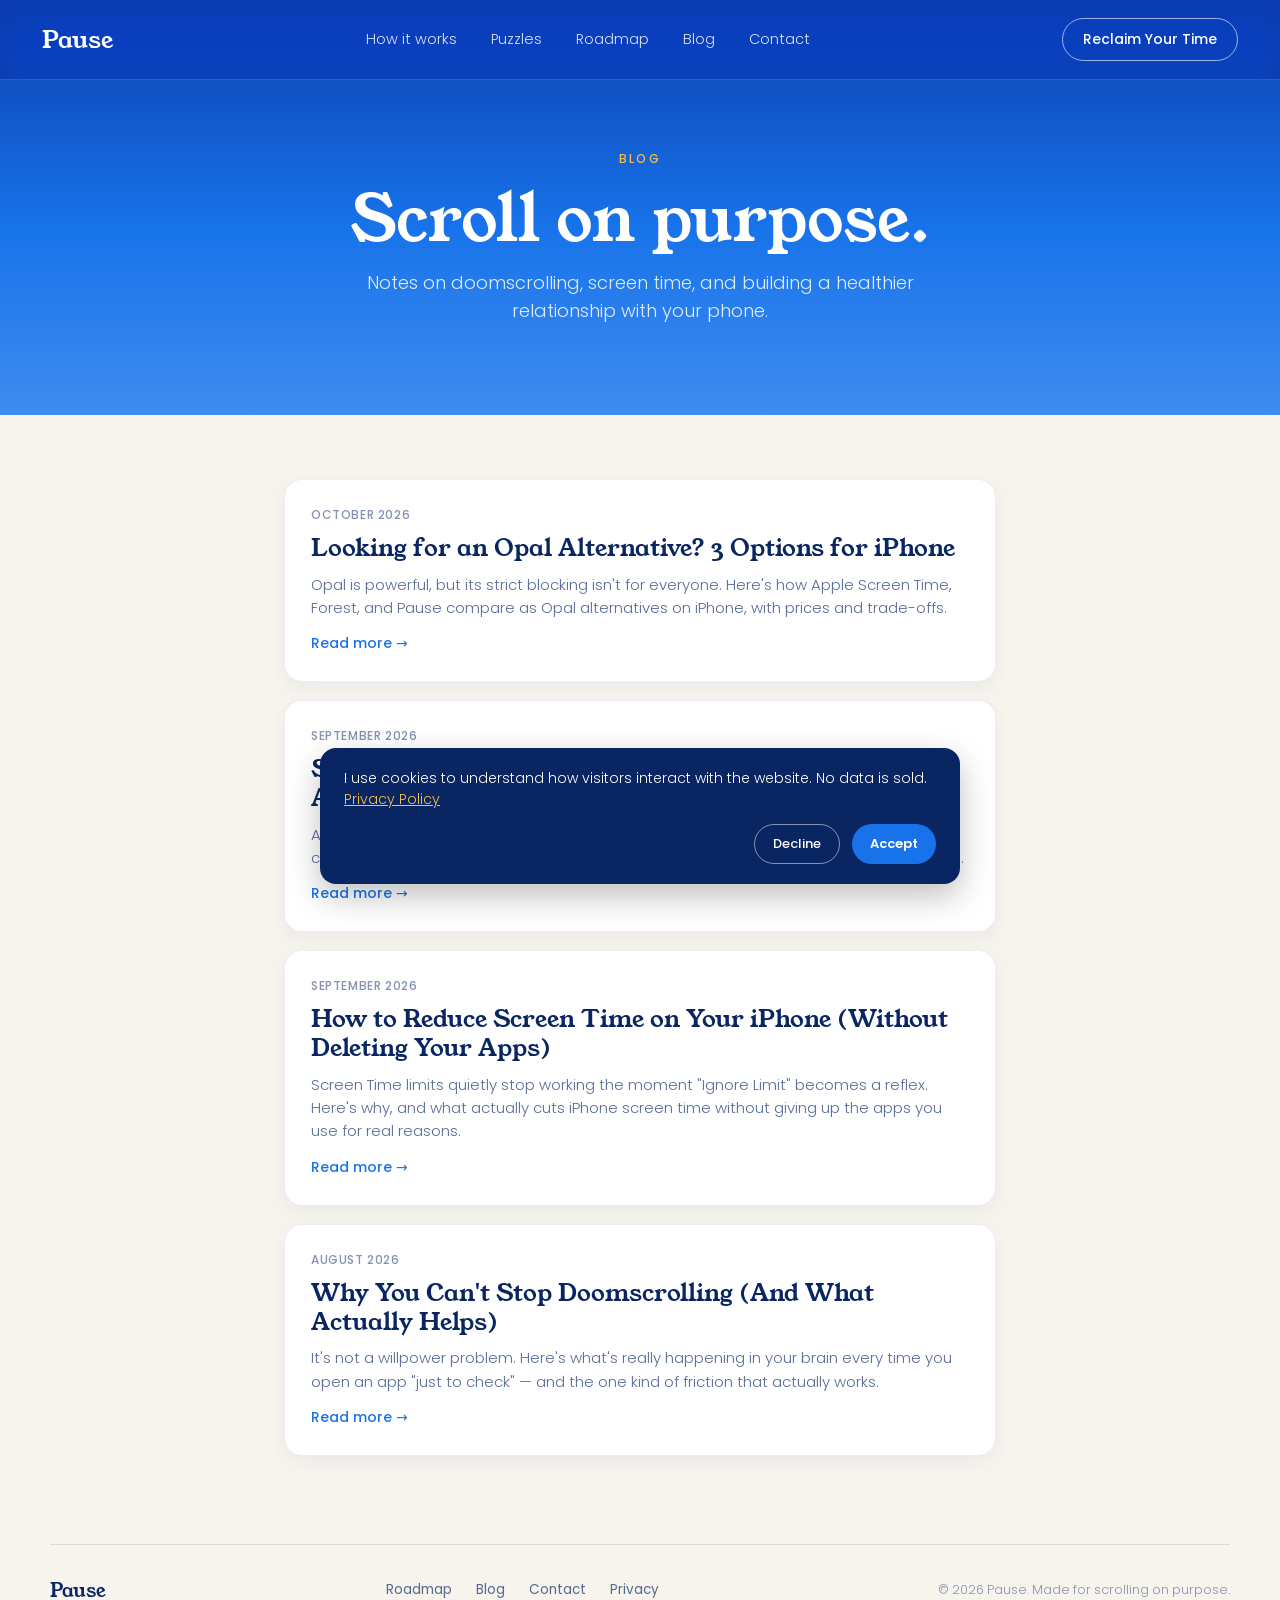
==== blog/index.html @ a175c90f "Blog: Looking for an Opal Alternative? 3 Options for iPhone Co-Authored-By: Claude Opus 5.5 <noreply" ====
<!doctype html>
<html lang="en">
<head>
<meta charset="utf-8">
<meta name="viewport" content="width=device-width, initial-scale=1">
<script>
  window.dataLayer = window.dataLayer || [];
  function gtag(){dataLayer.push(arguments);}

  // Gated behind cookie consent (see banner near end of <body>) — nothing
  // below runs until the visitor clicks "Accept".
  function pauseLoadAnalytics(){
    var ga = document.createElement('script');
    ga.async = true;
    ga.src = 'https://www.googletagmanager.com/gtag/js?id=G-41BC9Q0BG0';
    document.head.appendChild(ga);
    gtag('js', new Date());
    gtag('config', 'G-41BC9Q0BG0');

    !function(t,e){var o,n,p,r;e.__SV||(window.posthog=e,e._i=[],e.init=function(i,s,a){function g(t,e){var o=e.split(".");2==o.length&&(t=t[o[0]],e=o[1]),t[e]=function(){t.uid=t.uid||[],t.uid.push([e].concat(Array.prototype.slice.call(arguments,0)))}}(p=t.createElement("script")).type="text/javascript",p.crossOrigin="anonymous",p.async=!0,p.src=s.api_host.replace(".i.posthog.com","-assets.i.posthog.com")+"/static/array.js",(r=t.getElementsByTagName("script")[0]).parentNode.insertBefore(p,r);var u=e;for(void 0!==a?u=e[a]=[]:a="posthog",u.people=u.people||[],u.toString=function(t){var e="posthog";return"posthog"!==a&&(e+="."+a),t||(e+=" (stub)"),e},u.people.toString=function(){return u.toString(1)+".people (stub)"},o="init capture register register_once register_for_session unregister unregister_for_session getFeatureFlag getFeatureFlagPayload isFeatureEnabled reloadFeatureFlags updateEarlyAccessFeatureEnrollment getEarlyAccessFeatures on onFeatureFlags onSurveysLoaded onSessionId getSurveys getActiveMatchingSurveys renderSurvey canRenderSurvey getNextSurveyStep identify setPersonProperties group resetGroups setPersonPropertiesForFlags resetPersonPropertiesForFlags setGroupPropertiesForFlags resetGroupPropertiesForFlags reset get_distinct_id getGroups get_session_id get_session_replay_url alias set_config startSessionRecording stopSessionRecording sessionRecordingStarted captureException loadToolbar get_property getSessionProperty createPersonProfile opt_in_capturing opt_out_capturing has_opted_in_capturing has_opted_out_capturing clear_opt_in_out_capturing debug".split(" "),n=0;n<o.length;n++)g(u,o[n]);e._i.push([i,s,a])},e.__SV=1)}(document,window.posthog||[]);
    posthog.init('phc_tPxxYTZecbw68N8ZTjLtTDJawHavVP7KWQDt2kSNSm7E', {
      api_host: 'https://us.i.posthog.com',
      person_profiles: 'always'
    });
    document.addEventListener('DOMContentLoaded', function () {
      document.querySelectorAll('a[href*="apps.apple.com"]').forEach(function (link) {
        link.addEventListener('click', function () {
          posthog.capture('app_store_link_clicked', { link_location: link.className || 'unknown' });
        });
      });
    });
  }

  if (localStorage.getItem('pause_analytics_consent') === 'granted') {
    pauseLoadAnalytics();
  }
</script>
<title>Blog — Pause</title>
<meta name="description" content="Notes on doomscrolling, screen time, and building a healthier relationship with your phone — from the team behind Pause.">
<link rel="preconnect" href="https://fonts.googleapis.com">
<link rel="preconnect" href="https://fonts.gstatic.com" crossorigin>
<link href="https://fonts.googleapis.com/css2?family=Poppins:wght@300;400;500;600;700&family=Young+Serif&display=swap" rel="stylesheet">
<style>
  :root{--navy:#092663;--blue:#1873EA;--amber:#FBBC48;--cream:#F7F4EE}
  *{box-sizing:border-box;margin:0;padding:0}
  html,body{background:var(--cream);color:var(--navy);font-family:'Poppins',system-ui,sans-serif;-webkit-font-smoothing:antialiased}

  nav{
    position:fixed;top:0;left:0;right:0;z-index:50;
    display:flex;align-items:center;justify-content:space-between;
    padding:18px 42px;color:#fff;
    background:rgba(13,60,168,.72);
    backdrop-filter:saturate(150%) blur(16px);
    -webkit-backdrop-filter:saturate(150%) blur(16px);
    border-bottom:1px solid rgba(255,255,255,.14);
  }
  .wordmark{font-family:'Young Serif',serif;font-size:24px;color:#fff;text-decoration:none}
  .navlinks{display:flex;gap:34px;font-weight:300;font-size:14.5px}
  .navlinks a{color:rgba(255,255,255,.85);text-decoration:none}
  .navlinks a:hover{color:#fff}
  .navcta{
    font-weight:500;font-size:14px;padding:10px 20px;border-radius:22px;
    border:1px solid rgba(255,255,255,.6);color:#fff;text-decoration:none;
  }
  @media (max-width:820px){ .navlinks{display:none} nav{padding:14px 20px} }

  .hero{
    padding:150px 24px 90px;text-align:center;
    background:linear-gradient(180deg,#0B3DAE 0%,#1873EA 55%,#3E8CF0 100%);
    color:#fff;
  }
  .eyebrow{
    font-size:12px;font-weight:500;letter-spacing:2.4px;text-transform:uppercase;
    color:var(--amber);margin-bottom:18px;
  }
  h1{font-family:'Young Serif',serif;font-weight:400;font-size:clamp(38px,6vw,64px);margin-bottom:16px;line-height:1.05}
  .hero p{font-weight:300;font-size:18px;line-height:1.55;max-width:580px;margin:0 auto;color:rgba(255,255,255,.85)}

  main{max-width:760px;margin:0 auto;padding:64px 24px 40px}

  .post-list{display:flex;flex-direction:column;gap:18px}
  .post-card{
    display:block;border-radius:18px;padding:26px 26px;
    background:#fff;border:1px solid rgba(9,38,99,.08);
    box-shadow:0 6px 18px rgba(9,38,99,.05);
    text-decoration:none;color:var(--navy);
  }
  .post-card .date{font-size:12px;font-weight:500;letter-spacing:.6px;text-transform:uppercase;color:rgba(9,38,99,.5);margin-bottom:10px}
  .post-card h2{font-family:'Young Serif',serif;font-weight:400;font-size:24px;margin-bottom:10px;line-height:1.2}
  .post-card p{font-weight:300;font-size:15px;line-height:1.55;color:rgba(9,38,99,.68)}
  .post-card .read-more{display:inline-block;margin-top:14px;font-size:14px;font-weight:500;color:var(--blue)}

  footer{padding:48px 24px 56px}
  .footer-inner{
    max-width:1180px;margin:0 auto;padding-top:32px;
    border-top:1px solid rgba(9,38,99,.12);
    display:flex;align-items:center;justify-content:space-between;flex-wrap:wrap;gap:16px;
  }
  .footer-mark{font-family:'Young Serif',serif;font-size:19px}
  .footer-links{display:flex;gap:24px;flex-wrap:wrap}
  .footer-links a{color:rgba(9,38,99,.68);text-decoration:none;font-weight:400;font-size:13.5px}
  .footer-links a:hover{color:var(--navy)}
  .footer-copy{color:rgba(9,38,99,.48);font-weight:300;font-size:12.5px}
</style>
<link rel="canonical" href="https://try-pause.com/blog/">
<link rel="stylesheet" href="/assets/seasonal.css?v=6">
<script src="/assets/seasonal.js?v=6"></script>
</head>
<body>

<nav>
  <a href="/" class="wordmark">Pause</a>
  <div class="navlinks">
    <a href="/#how-it-works">How it works</a>
    <a href="/#puzzles">Puzzles</a>
    <a href="../roadmap.html">Roadmap</a>
    <a href="/blog/">Blog</a>
    <a href="../contact.html">Contact</a>
  </div>
  <a href="https://apps.apple.com/us/app/pause-mindful-scrolling/id6781665628" class="navcta">Reclaim Your Time</a>
</nav>

<section class="hero">
  <div class="eyebrow">Blog</div>
  <h1>Scroll on purpose.</h1>
  <p>Notes on doomscrolling, screen time, and building a healthier relationship with your phone.</p>
</section>

<main>
  <div class="post-list">
    <a class="post-card" href="opal-alternative.html">
      <div class="date">October 2026</div>
      <h2>Looking for an Opal Alternative? 3 Options for iPhone</h2>
      <p>Opal is powerful, but its strict blocking isn't for everyone. Here's how Apple Screen Time, Forest, and Pause compare as Opal alternatives on iPhone, with prices and trade-offs.</p>
      <span class="read-more">Read more →</span>
    </a>
    <a class="post-card" href="screen-time-control-vs-digital-detox.html">
      <div class="date">September 2026</div>
      <h2>Screen Time Control Apps vs. Digital Detox: What Actually Works</h2>
      <p>A full digital detox app rarely survives past the first hard week. Here's how screen time control tools actually compare to going cold turkey — and the middle ground that sticks.</p>
      <span class="read-more">Read more →</span>
    </a>
    <a class="post-card" href="reduce-iphone-screen-time.html">
      <div class="date">September 2026</div>
      <h2>How to Reduce Screen Time on Your iPhone (Without Deleting Your Apps)</h2>
      <p>Screen Time limits quietly stop working the moment "Ignore Limit" becomes a reflex. Here's why, and what actually cuts iPhone screen time without giving up the apps you use for real reasons.</p>
      <span class="read-more">Read more →</span>
    </a>
    <a class="post-card" href="why-you-cant-stop-doomscrolling.html">
      <div class="date">August 2026</div>
      <h2>Why You Can't Stop Doomscrolling (And What Actually Helps)</h2>
      <p>It's not a willpower problem. Here's what's really happening in your brain every time you open an app "just to check" — and the one kind of friction that actually works.</p>
      <span class="read-more">Read more →</span>
    </a>
  </div>
</main>

<footer>
  <div class="footer-inner">
    <div class="footer-mark">Pause</div>
    <div class="footer-links">
      <a href="../roadmap.html">Roadmap</a>
      <a href="/blog/">Blog</a>
      <a href="../contact.html">Contact</a>
      <a href="../privacy/">Privacy</a>
    </div>
    <div class="footer-copy">© 2026 Pause. Made for scrolling on purpose.</div>
  </div>
</footer>


<div id="pause-cookie-banner" style="display:none;position:fixed;left:16px;right:16px;bottom:16px;z-index:9999;max-width:640px;margin:0 auto;background:#092663;color:#fff;border-radius:16px;padding:20px 24px;box-shadow:0 12px 32px rgba(0,0,0,.25);font-family:'Poppins',system-ui,sans-serif;">
  <p style="margin:0 0 14px;font-size:14px;line-height:1.5;font-weight:300;">I use cookies to understand how visitors interact with the website. No data is sold. <a href="../privacy/" style="color:#FBBC48;text-decoration:underline;">Privacy Policy</a></p>
  <div style="display:flex;gap:12px;justify-content:flex-end;">
    <button id="pause-cookie-decline" style="background:transparent;border:1px solid rgba(255,255,255,.5);color:#fff;padding:9px 18px;border-radius:20px;font-size:13px;font-weight:500;cursor:pointer;font-family:inherit;">Decline</button>
    <button id="pause-cookie-accept" style="background:#1873EA;border:none;color:#fff;padding:9px 18px;border-radius:20px;font-size:13px;font-weight:600;cursor:pointer;font-family:inherit;">Accept</button>
  </div>
</div>
<script>
(function () {
  var KEY = 'pause_analytics_consent';
  if (localStorage.getItem(KEY)) return; // already decided on a prior visit
  var banner = document.getElementById('pause-cookie-banner');
  banner.style.display = 'block';
  document.getElementById('pause-cookie-accept').onclick = function () {
    localStorage.setItem(KEY, 'granted');
    banner.style.display = 'none';
    if (typeof pauseLoadAnalytics === 'function') pauseLoadAnalytics();
  };
  document.getElementById('pause-cookie-decline').onclick = function () {
    localStorage.setItem(KEY, 'denied');
    banner.style.display = 'none';
  };
})();
</script>
</body>
</html>
---- assets/seasonal.css ----
/* Seasonal themes for try-pause.com, matching the app.
   Enabled by /assets/seasonal.js, which adds `season-<name>` to <html>:
   automatically by month (October = Halloween), or with ?season=halloween
   to preview and ?season=none to turn it off. Without the class nothing
   here applies, so the standard blue site is untouched. */

/* ───────────────────────── Halloween (October) ───────────────────────── */

html.season-halloween{
  --navy:#2A1544;     /* app textPrimary: deep night purple */
  --blue:#7A55D6;     /* app gradient mid */
  --amber:#FF9A4D;    /* pumpkin, readable on purple and peach */
}
/* Homepage only (it has .page); other pages keep their cream body. */
html.season-halloween:has(.page),
html.season-halloween:has(.page) body{background:#110739}

/* Display type: the app's Halloween font. */
html.season-halloween h1,
html.season-halloween h2,
html.season-halloween .wordmark,
html.season-halloween .footer-mark,
html.season-halloween .sc-title,
html.season-halloween .feed-app{
  font-family:'Metal Mania','Young Serif',serif;
  letter-spacing:.01em;
}

/* Homepage: one page-long night-sky → lavender → pumpkin gradient. */
html.season-halloween .page{
  background:linear-gradient(180deg,
    #110739 0%,
    #2F115C 10%,
    #4B2C9E 30%,
    #7A55D6 46%,
    #D9C8F5 60%,
    #FFD9B0 80%,
    #FF9A4D 100%
  );
}
html.season-halloween .scribble .top{stroke:#FF9A4D}

/* Phone mock-ups take on the app's Halloween screens. */
html.season-halloween .scene-shield{background:#3A2270}
html.season-halloween .shield-blur{
  background:
    radial-gradient(120% 80% at 20% 12%, rgba(246,99,45,.45), transparent 60%),
    radial-gradient(120% 80% at 85% 30%, rgba(198,128,255,.5), transparent 62%),
    #3A2270;
}
html.season-halloween .shield-btn{color:#F6632D}
html.season-halloween .scene-puzzle,
html.season-halloween .scene-success{
  background:linear-gradient(180deg,#4B2C9E 0%,#7A55D6 55%,#C680FF 100%);
}
html.season-halloween .sc-card{
  background:linear-gradient(180deg,rgba(217,200,245,.75),rgba(255,217,176,.75)),rgba(255,255,255,.4);
}
html.season-halloween .sc-title{color:#F6632D}

/* Buttons: pumpkin, like the app's Solve Puzzle. */
html.season-halloween .appstore,
html.season-halloween body.flipped .appstore,
html.season-halloween .end .appstore{background:#F6632D;color:#fff}
/* Nav CTA: a soft, frosted purple secondary button (the pumpkin one in the
   hero is primary). The fill also keeps the web decor from showing through. */
html.season-halloween .navcta{
  background:rgba(122,85,214,.5);border-color:rgba(217,200,245,.35);color:#fff;opacity:1;
  backdrop-filter:blur(10px);-webkit-backdrop-filter:blur(10px);
}
html.season-halloween body.flipped .navcta{color:#2A1544;border-color:rgba(42,21,68,.15)}

/* "Halloween themed" beside the hero's iPhone · Screen Time label, styled
   as part of the same label. */
.season-tag{display:none}
html.season-halloween .season-tag{display:inline}

/* Blog, roadmap, contact and privacy heroes. */
html.season-halloween .hero{
  position:relative;overflow:hidden;
  background:linear-gradient(180deg,#110739 0%,#4B2C9E 55%,#7A55D6 100%);
}
html.season-halloween .cta-box{background:linear-gradient(135deg,#2F115C,#7A55D6)}

/* Moon, bats and web from the app's Halloween header. */
.season-decor{display:none}
html.season-halloween .season-decor{
  display:block;position:absolute;top:58px;right:0;z-index:3;
  width:min(560px,62vw);height:auto;pointer-events:none;
}
@media (max-width:820px){
  html.season-halloween .season-decor{top:52px;width:78vw;opacity:.9}
}

/* ─────────────────────── Thanksgiving (November) ─────────────────────── */
/* Light and cozy like the app's Thanksgiving theme: cream paper at the top,
   wheat, then sage hills down to a forest-green footer. Ink stays dark the
   whole way, so every "flipped" white-text state is pinned to ink here. */

html.season-thanksgiving{
  --navy:#342F28;     /* app textPrimary */
  --blue:#91464A;     /* cranberry: links and accents */
  --amber:#91464A;    /* eyebrows, the hero dot, footnote marker */
  --cream:#FAF6EE;
  --ink2:#68665B;
  --sage:#9DAA80;
  --forest:#2A3328;
}
html.season-thanksgiving,
html.season-thanksgiving body{background:#FAF6EE;color:#342F28}

/* Display type: EB Garamond, the app's Thanksgiving font. */
html.season-thanksgiving h1,
html.season-thanksgiving h2,
html.season-thanksgiving .wordmark,
html.season-thanksgiving .footer-mark,
html.season-thanksgiving .sc-title,
html.season-thanksgiving .pz-title,
html.season-thanksgiving .feed-app,
html.season-thanksgiving .blog-card h3,
html.season-thanksgiving .cta-box h3,
html.season-thanksgiving article blockquote{
  font-family:'EB Garamond','Young Serif',serif;font-weight:500;letter-spacing:0;
}

/* Nav: ink on frosted cream; the button is the sage secondary. */
html.season-thanksgiving nav,
html.season-thanksgiving body.flipped nav,
html.season-thanksgiving body.scrolled nav,
html.season-thanksgiving body.scrolled.flipped nav{color:#342F28}
html.season-thanksgiving body.scrolled nav,
html.season-thanksgiving body.scrolled.flipped nav,
html.season-thanksgiving body:not(:has(.page)) nav{
  background:rgba(250,246,238,.78);border-bottom-color:rgba(52,47,40,.08);
}
@media (max-width:900px){
  html.season-thanksgiving body nav,
  html.season-thanksgiving body.flipped nav{background:rgba(250,246,238,.78);border-bottom-color:rgba(52,47,40,.08)}
}
html.season-thanksgiving .wordmark,
html.season-thanksgiving .navlinks a,
html.season-thanksgiving .navlinks a:hover{color:#342F28}
html.season-thanksgiving .navcta,
html.season-thanksgiving body.flipped .navcta{
  background:rgba(157,170,128,.5);border-color:rgba(52,47,40,.12);color:#342F28;opacity:1;
  backdrop-filter:blur(10px);-webkit-backdrop-filter:blur(10px);
}

/* Homepage: one page-long paper → wheat → sage gradient (hills + forest
   are drawn by the closing section and footer below). */
html.season-thanksgiving:has(.page),
html.season-thanksgiving:has(.page) body{background:#FAF6EE}
html.season-thanksgiving .page{
  background:linear-gradient(180deg,
    #FAF6EE 0%,
    #F4EDDF 22%,
    #EEE1D2 45%,
    #E9D9BF 70%,
    #E6E3CF 100%
  );
}
html.season-thanksgiving .page::before{opacity:.25}
html.season-thanksgiving .scribble{display:none}

html.season-thanksgiving h1,
html.season-thanksgiving .chapter h2,
html.season-thanksgiving .beat h2,
html.season-thanksgiving body.flipped .chapter h2,
html.season-thanksgiving body.flipped .beat h2{color:#342F28}
html.season-thanksgiving .sub,
html.season-thanksgiving .chapter p,
html.season-thanksgiving .beat p,
html.season-thanksgiving body.flipped .chapter p,
html.season-thanksgiving body.flipped .beat p{color:#68665B}
html.season-thanksgiving .sub .lead{color:#342F28}

/* Buttons: cranberry, like the app's Solve Puzzle. */
html.season-thanksgiving .appstore,
html.season-thanksgiving body.flipped .appstore,
html.season-thanksgiving .end .appstore{
  background:#91464A;color:#FAF6EE;box-shadow:0 10px 24px rgba(145,70,74,.25);
}
html.season-thanksgiving .end-under{background:#342F28}

/* Phone mock-ups: the app's Thanksgiving screens. */
html.season-thanksgiving .statusbar{color:#342F28}
html.season-thanksgiving .screen:has(.scene-feed.on) .statusbar{color:#fff}
html.season-thanksgiving .sb-batt{border-color:currentColor;opacity:.8}
html.season-thanksgiving .sb-batt::after,
html.season-thanksgiving .sb-batt i{background:currentColor}
html.season-thanksgiving .scene-shield{background:#F4F1EA}
html.season-thanksgiving .shield-blur{
  background:linear-gradient(180deg,#FAF6EE 0%,#F4EDDF 60%,#EEE1D2 100%);filter:none;opacity:1;
}
html.season-thanksgiving .shield-mark{color:#342F28}
html.season-thanksgiving .shield-sub{color:#68665B}
html.season-thanksgiving .shield-btn{background:#91464A;color:#FAF6EE}
html.season-thanksgiving .scene-puzzle,
html.season-thanksgiving .scene-success{
  background:linear-gradient(180deg,#FAF6EE 0%,#F4EDDF 65%,#EEE1D2 100%);
}
html.season-thanksgiving .scene-success::before{background:rgba(52,47,40,.12)}
html.season-thanksgiving .pz-round{color:#91464A;background:#F1E2DE}
html.season-thanksgiving .pz-title{color:#342F28}
html.season-thanksgiving .pz-sub{color:#68665B}
html.season-thanksgiving .jt-slot,
html.season-thanksgiving .jt-tile{
  color:#342F28;background:#FFFAF3;backdrop-filter:none;-webkit-backdrop-filter:none;
  box-shadow:inset 0 0 0 1px #E3D6C2,0 2px 6px rgba(52,47,40,.08);
}
html.season-thanksgiving .jt-slot.filled::before,
html.season-thanksgiving .jt-tile::before{background:transparent}
html.season-thanksgiving .jt-tile.used{color:transparent;background:rgba(52,47,40,.04);box-shadow:inset 0 0 0 1px rgba(52,47,40,.12)}
html.season-thanksgiving .sc-card{
  background:#FFFAF3;box-shadow:0 0 0 1px #EFE4D6,0 10px 24px rgba(52,47,40,.12);
}
html.season-thanksgiving .sc-title{color:#91464A}
html.season-thanksgiving .sc-sub{color:#68665B}
html.season-thanksgiving .sc-check circle,
html.season-thanksgiving .sc-check path{stroke:#91464A}

/* Cards on the homepage: warm paper instead of frosted white. */
html.season-thanksgiving .testi-card,
html.season-thanksgiving .blog-card{
  background:rgba(255,250,243,.8);border-color:#EFE4D6;box-shadow:0 12px 34px rgba(52,47,40,.06);
}
html.season-thanksgiving .stars{color:#D9A441}
html.season-thanksgiving .testi-eyebrow,
html.season-thanksgiving .faq-eyebrow,
html.season-thanksgiving .blog-card .tag,
html.season-thanksgiving .blog-card .meta,
html.season-thanksgiving .testi-card figcaption{color:#68665B}

/* Closing section sits on the app's layered hills; the footer is forest. */
html.season-thanksgiving .end{
  background:url(seasonal/thanksgiving/hills.jpg) center bottom/100% auto no-repeat;
  justify-content:flex-start;padding-top:18vh;
}
html.season-thanksgiving .site-footer{background:#2A3328}
html.season-thanksgiving .site-footer .footnote,
html.season-thanksgiving .site-footer .footer-copy{color:rgba(250,246,238,.62)}
html.season-thanksgiving .site-footer .footer-mark{color:#FAF6EE}
html.season-thanksgiving .site-footer .footer-links a{color:rgba(250,246,238,.75)}
html.season-thanksgiving .site-footer .footer-inner{border-top-color:rgba(250,246,238,.18)}

/* Gratitude feature (added by seasonal.js above the puzzle grid). */
.season-feature{display:none}
html.season-thanksgiving .season-feature{
  display:flex;align-items:center;gap:36px;max-width:1180px;margin:0 auto 40px;
  padding:24px;border-radius:28px;background:#FFFAF3;border:1px solid #EFE4D6;
  box-shadow:0 12px 34px rgba(52,47,40,.06);text-align:left;
}
html.season-thanksgiving .season-feature img{width:220px;height:220px;border-radius:20px;flex:0 0 auto}
html.season-thanksgiving .season-feature .chip{
  display:inline-block;padding:5px 12px;border-radius:999px;background:#F1E2DE;color:#91464A;
  font-size:11px;font-weight:600;letter-spacing:1.4px;text-transform:uppercase;margin-bottom:10px;
}
html.season-thanksgiving .season-feature h3{font-family:'EB Garamond',serif;font-weight:500;font-size:40px;color:#342F28;margin-bottom:8px}
html.season-thanksgiving .season-feature p{font-weight:300;font-size:17px;line-height:1.6;color:#68665B;margin:0 0 8px;max-width:none}
html.season-thanksgiving .season-feature p.note{font-weight:500;font-size:14px}
@media (max-width:820px){
  html.season-thanksgiving .season-feature{flex-direction:column;align-items:flex-start;gap:18px;margin:0 20px 32px}
  html.season-thanksgiving .season-feature img{width:100%;height:auto}
}

/* Blog, roadmap, contact and privacy: cream hero, ink type. */
html.season-thanksgiving .hero{
  position:relative;overflow:hidden;color:#342F28;
  background:linear-gradient(180deg,#FAF6EE 0%,#F4EDDF 60%,#EEE1D2 100%);
}
html.season-thanksgiving .hero h1{color:#342F28}
html.season-thanksgiving .hero p{color:#68665B}
html.season-thanksgiving .cta-box{background:linear-gradient(135deg,#4A563F,#72875F)}
html.season-thanksgiving .cta-box h3{color:#FAF6EE}
html.season-thanksgiving .cta-box a{background:#FAF6EE;color:#342F28}
html.season-thanksgiving article blockquote{border-left-color:#91464A}

/* Gold contour lines across the top, from the app's header. */
html.season-thanksgiving .season-decor{
  display:block;position:absolute;top:0;left:0;right:0;z-index:3;
  width:100%;height:clamp(110px,15vw,230px);opacity:.8;pointer-events:none;
}

html.season-thanksgiving .season-tag{display:inline}
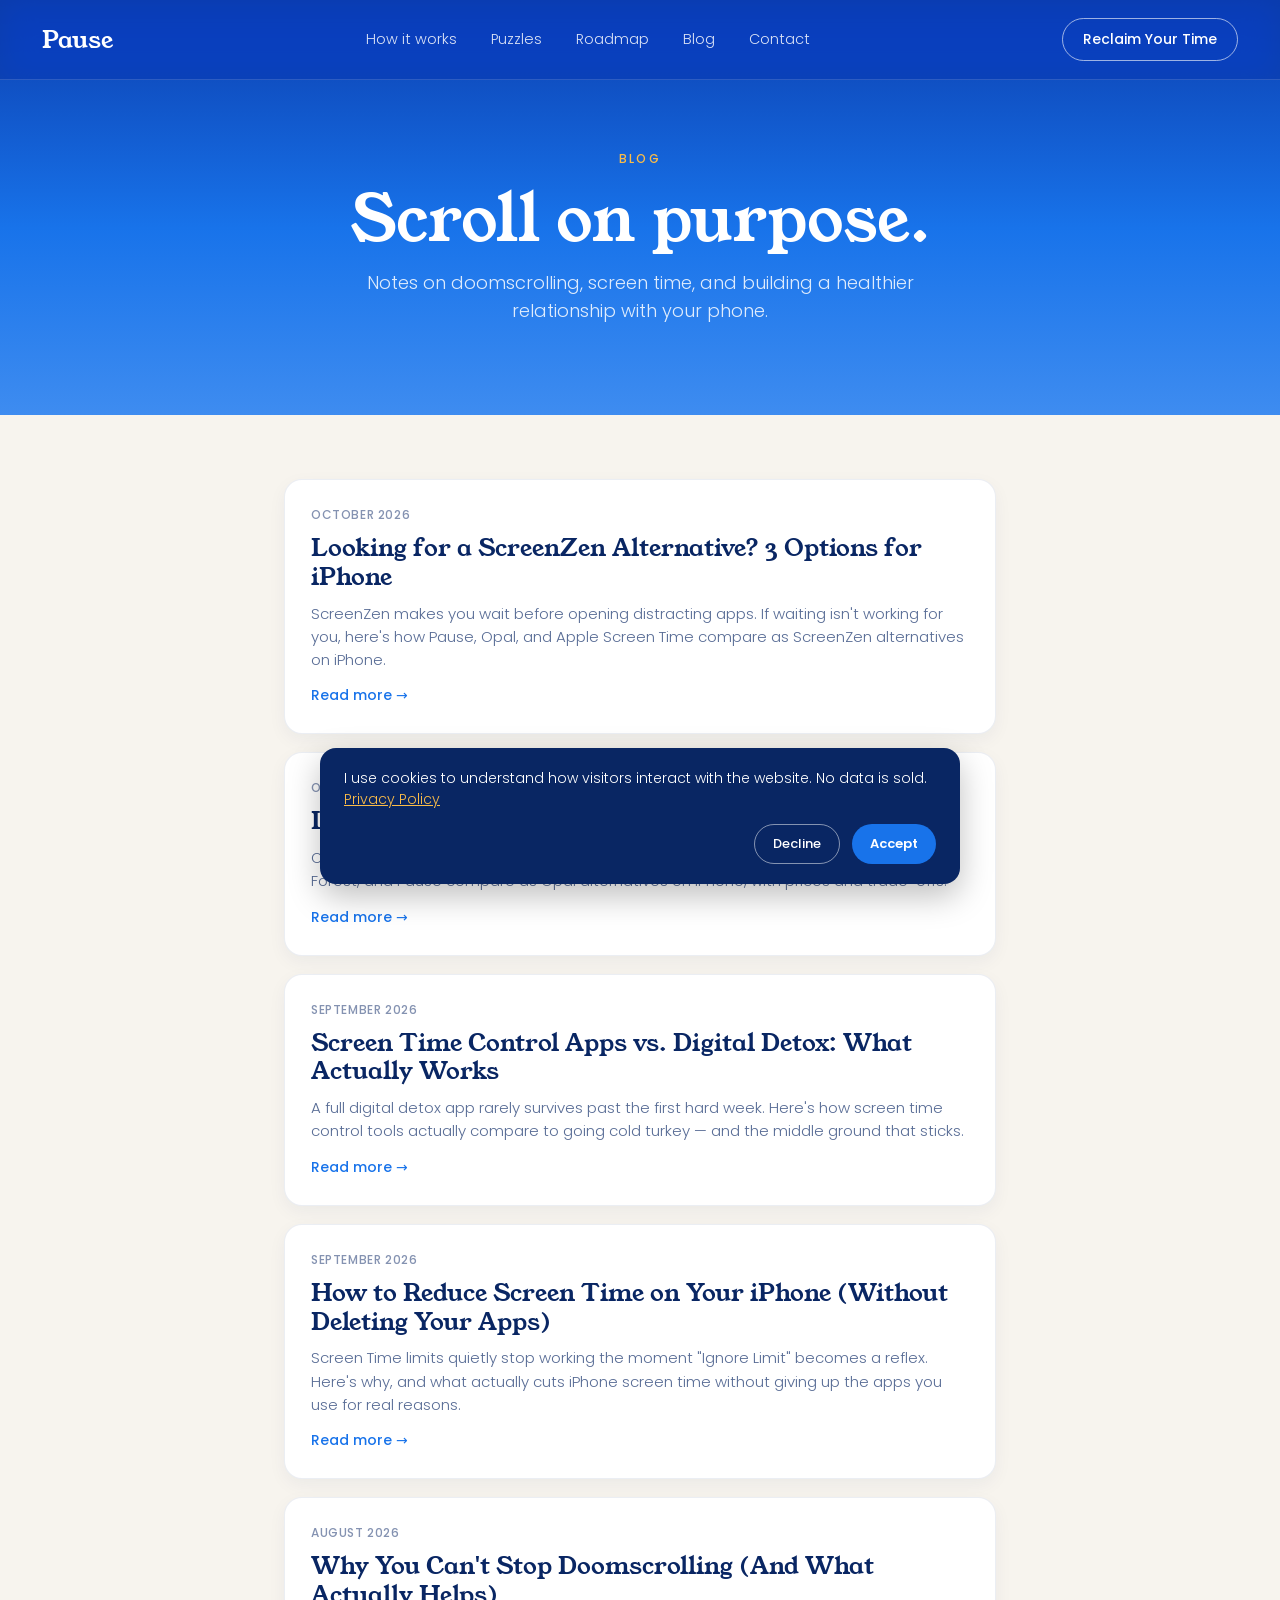
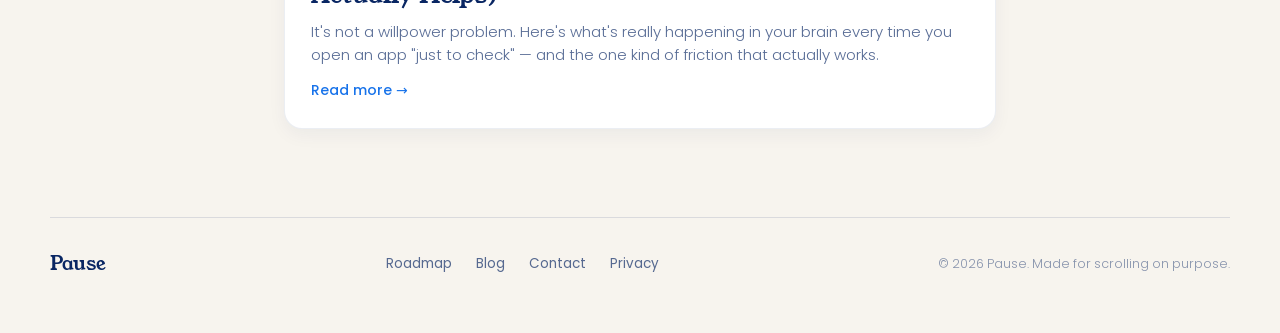
==== commit a4794162: "Blog: Looking for a ScreenZen Alternative? 3 Options for iPhone Co-Authored-By: Claude Opus 5.5 <nor" ====
--- a/blog/index.html
+++ b/blog/index.html
@@ -128,6 +128,12 @@
 
 <main>
   <div class="post-list">
+    <a class="post-card" href="screenzen-alternative.html">
+      <div class="date">October 2026</div>
+      <h2>Looking for a ScreenZen Alternative? 3 Options for iPhone</h2>
+      <p>ScreenZen makes you wait before opening distracting apps. If waiting isn't working for you, here's how Pause, Opal, and Apple Screen Time compare as ScreenZen alternatives on iPhone.</p>
+      <span class="read-more">Read more →</span>
+    </a>
     <a class="post-card" href="opal-alternative.html">
       <div class="date">October 2026</div>
       <h2>Looking for an Opal Alternative? 3 Options for iPhone</h2>
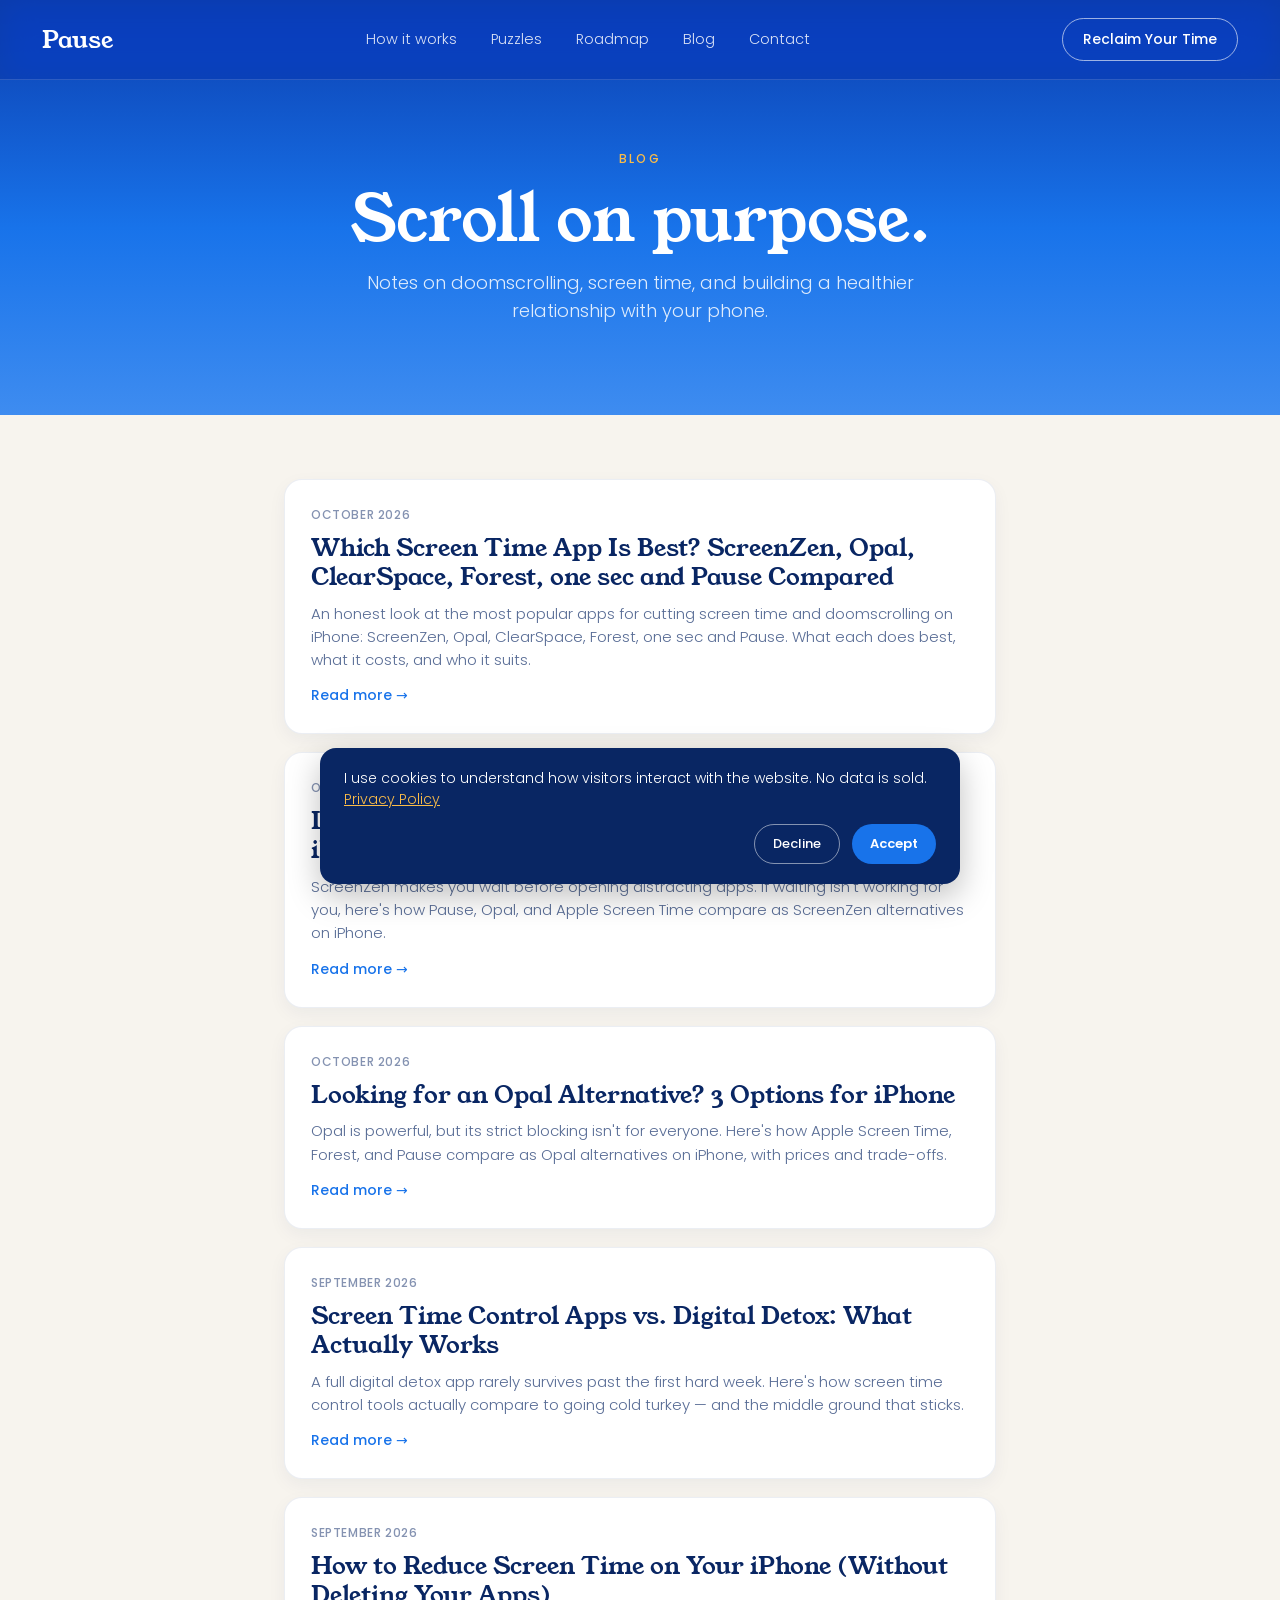
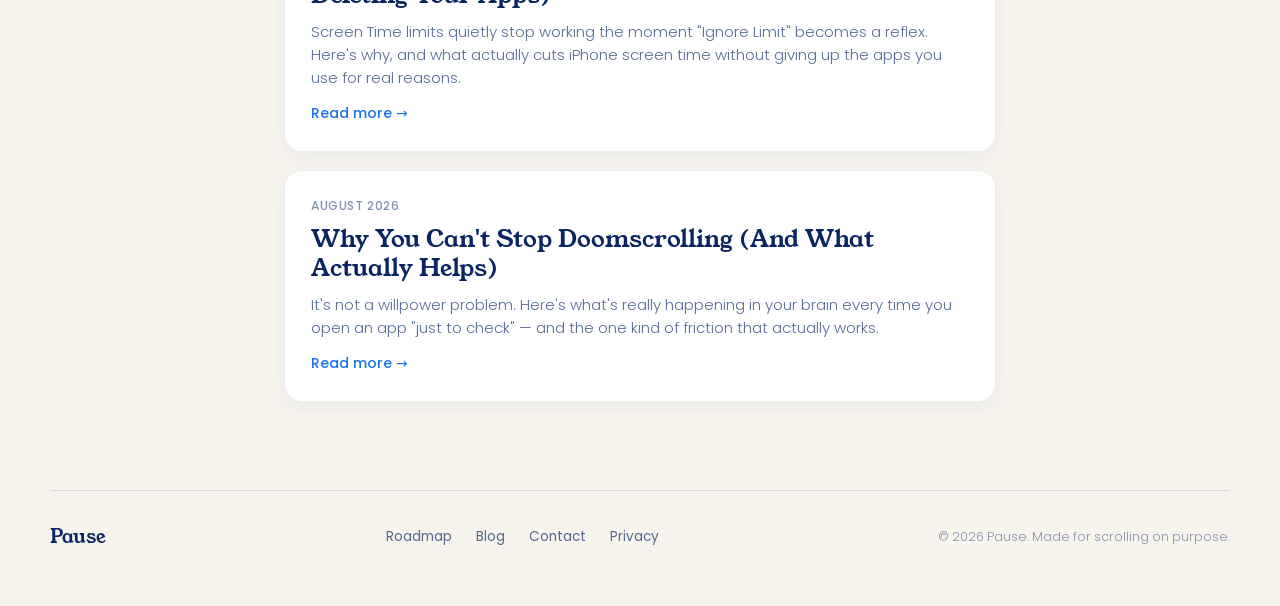
==== commit b9f85f00: "Blog: Which Screen Time App Is Best? 6 iPhone apps compared Co-Authored-By: Claude Opus 5.5 <noreply" ====
--- a/blog/index.html
+++ b/blog/index.html
@@ -128,6 +128,12 @@
 
 <main>
   <div class="post-list">
+    <a class="post-card" href="best-screen-time-apps-iphone.html">
+      <div class="date">October 2026</div>
+      <h2>Which Screen Time App Is Best? ScreenZen, Opal, ClearSpace, Forest, one sec and Pause Compared</h2>
+      <p>An honest look at the most popular apps for cutting screen time and doomscrolling on iPhone: ScreenZen, Opal, ClearSpace, Forest, one sec and Pause. What each does best, what it costs, and who it suits.</p>
+      <span class="read-more">Read more →</span>
+    </a>
     <a class="post-card" href="screenzen-alternative.html">
       <div class="date">October 2026</div>
       <h2>Looking for a ScreenZen Alternative? 3 Options for iPhone</h2>
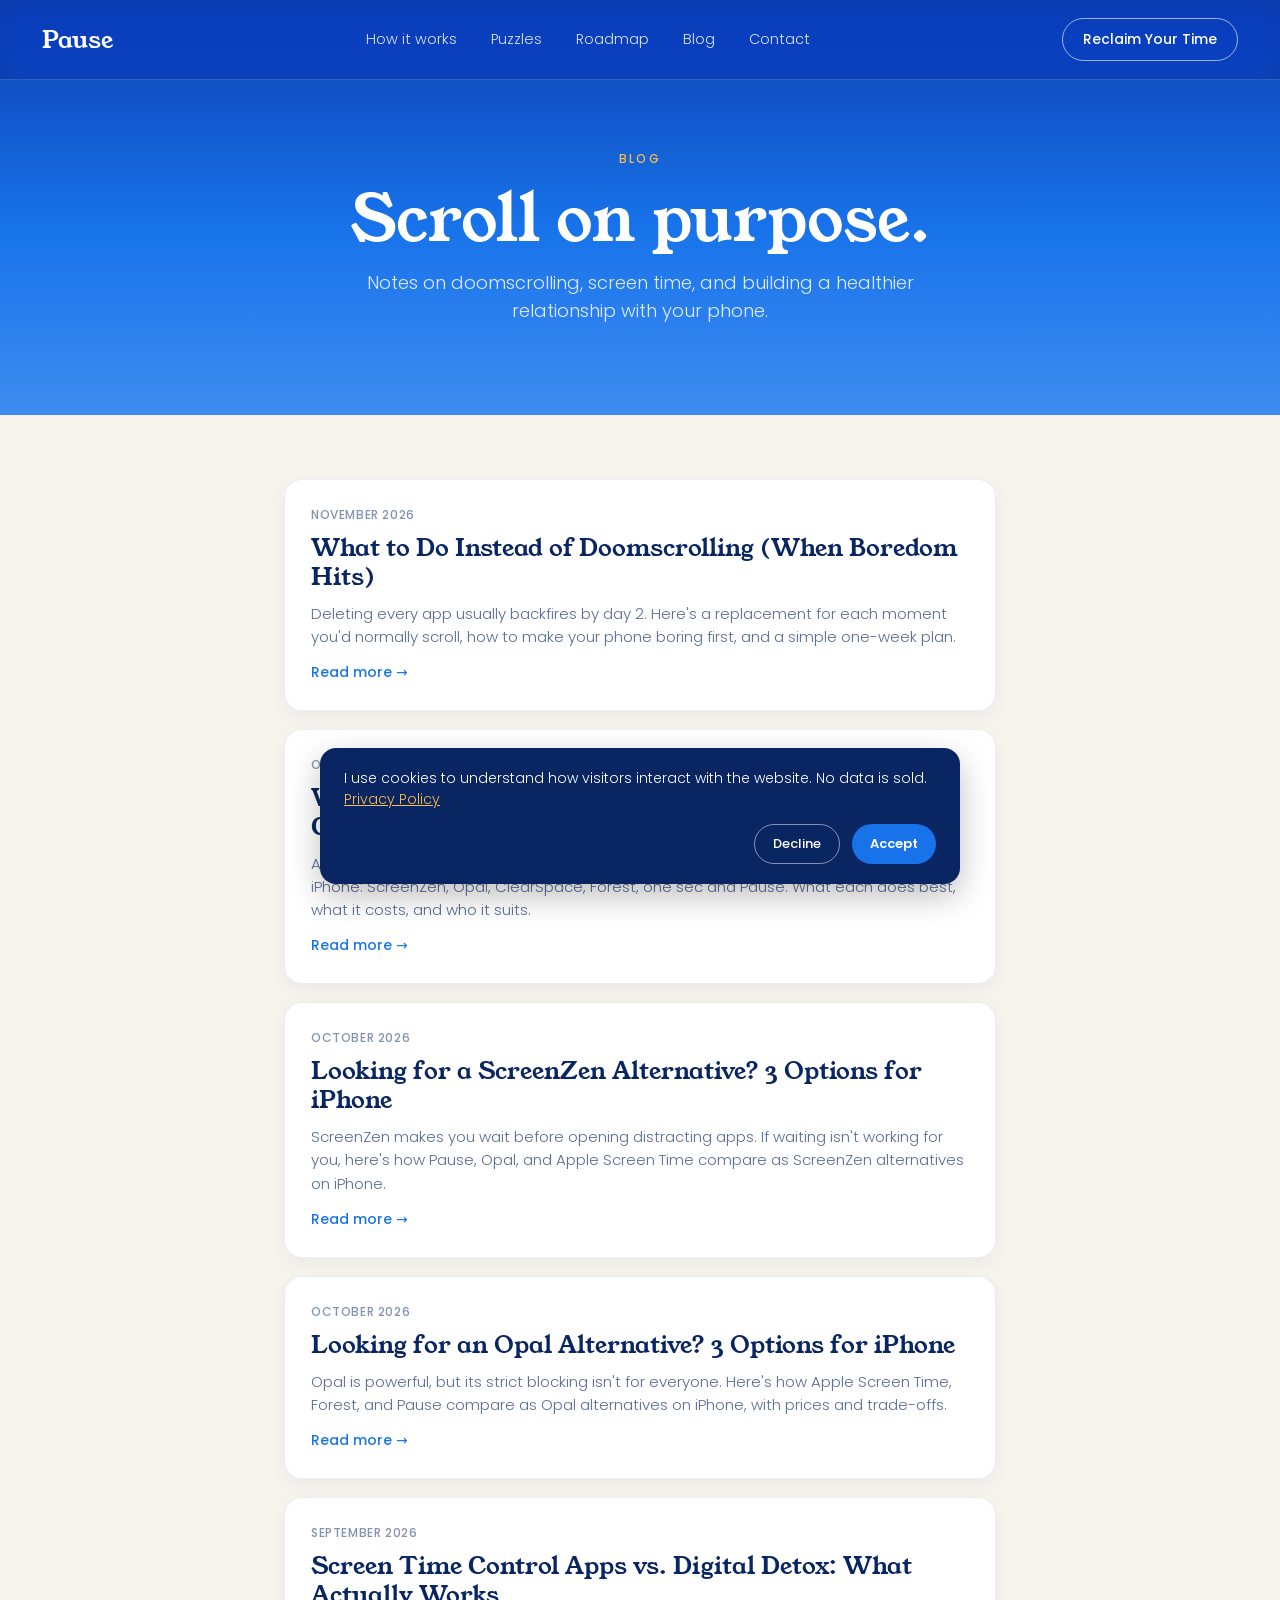
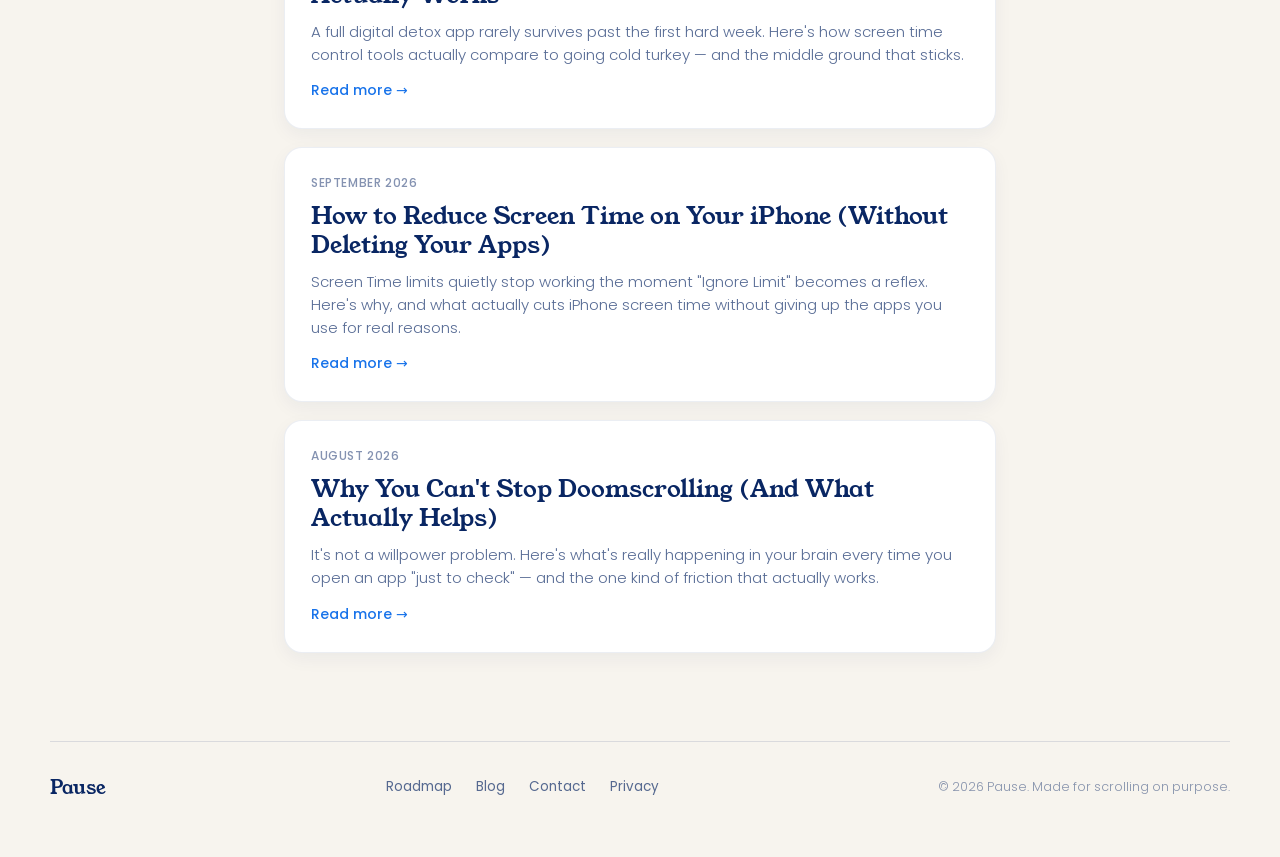
==== commit 62ba341a: "Blog: What to Do Instead of Doomscrolling (When Boredom Hits) Co-Authored-By: Claude Opus 5.5 <norep" ====
--- a/blog/index.html
+++ b/blog/index.html
@@ -103,8 +103,8 @@
   .footer-copy{color:rgba(9,38,99,.48);font-weight:300;font-size:12.5px}
 </style>
 <link rel="canonical" href="https://try-pause.com/blog/">
-<link rel="stylesheet" href="/assets/seasonal.css?v=6">
-<script src="/assets/seasonal.js?v=6"></script>
+<link rel="stylesheet" href="/assets/seasonal.css?v=7">
+<script src="/assets/seasonal.js?v=7"></script>
 </head>
 <body>
 
@@ -128,6 +128,12 @@
 
 <main>
   <div class="post-list">
+    <a class="post-card" href="what-to-do-instead-of-doomscrolling.html">
+      <div class="date">November 2026</div>
+      <h2>What to Do Instead of Doomscrolling (When Boredom Hits)</h2>
+      <p>Deleting every app usually backfires by day 2. Here's a replacement for each moment you'd normally scroll, how to make your phone boring first, and a simple one-week plan.</p>
+      <span class="read-more">Read more →</span>
+    </a>
     <a class="post-card" href="best-screen-time-apps-iphone.html">
       <div class="date">October 2026</div>
       <h2>Which Screen Time App Is Best? ScreenZen, Opal, ClearSpace, Forest, one sec and Pause Compared</h2>
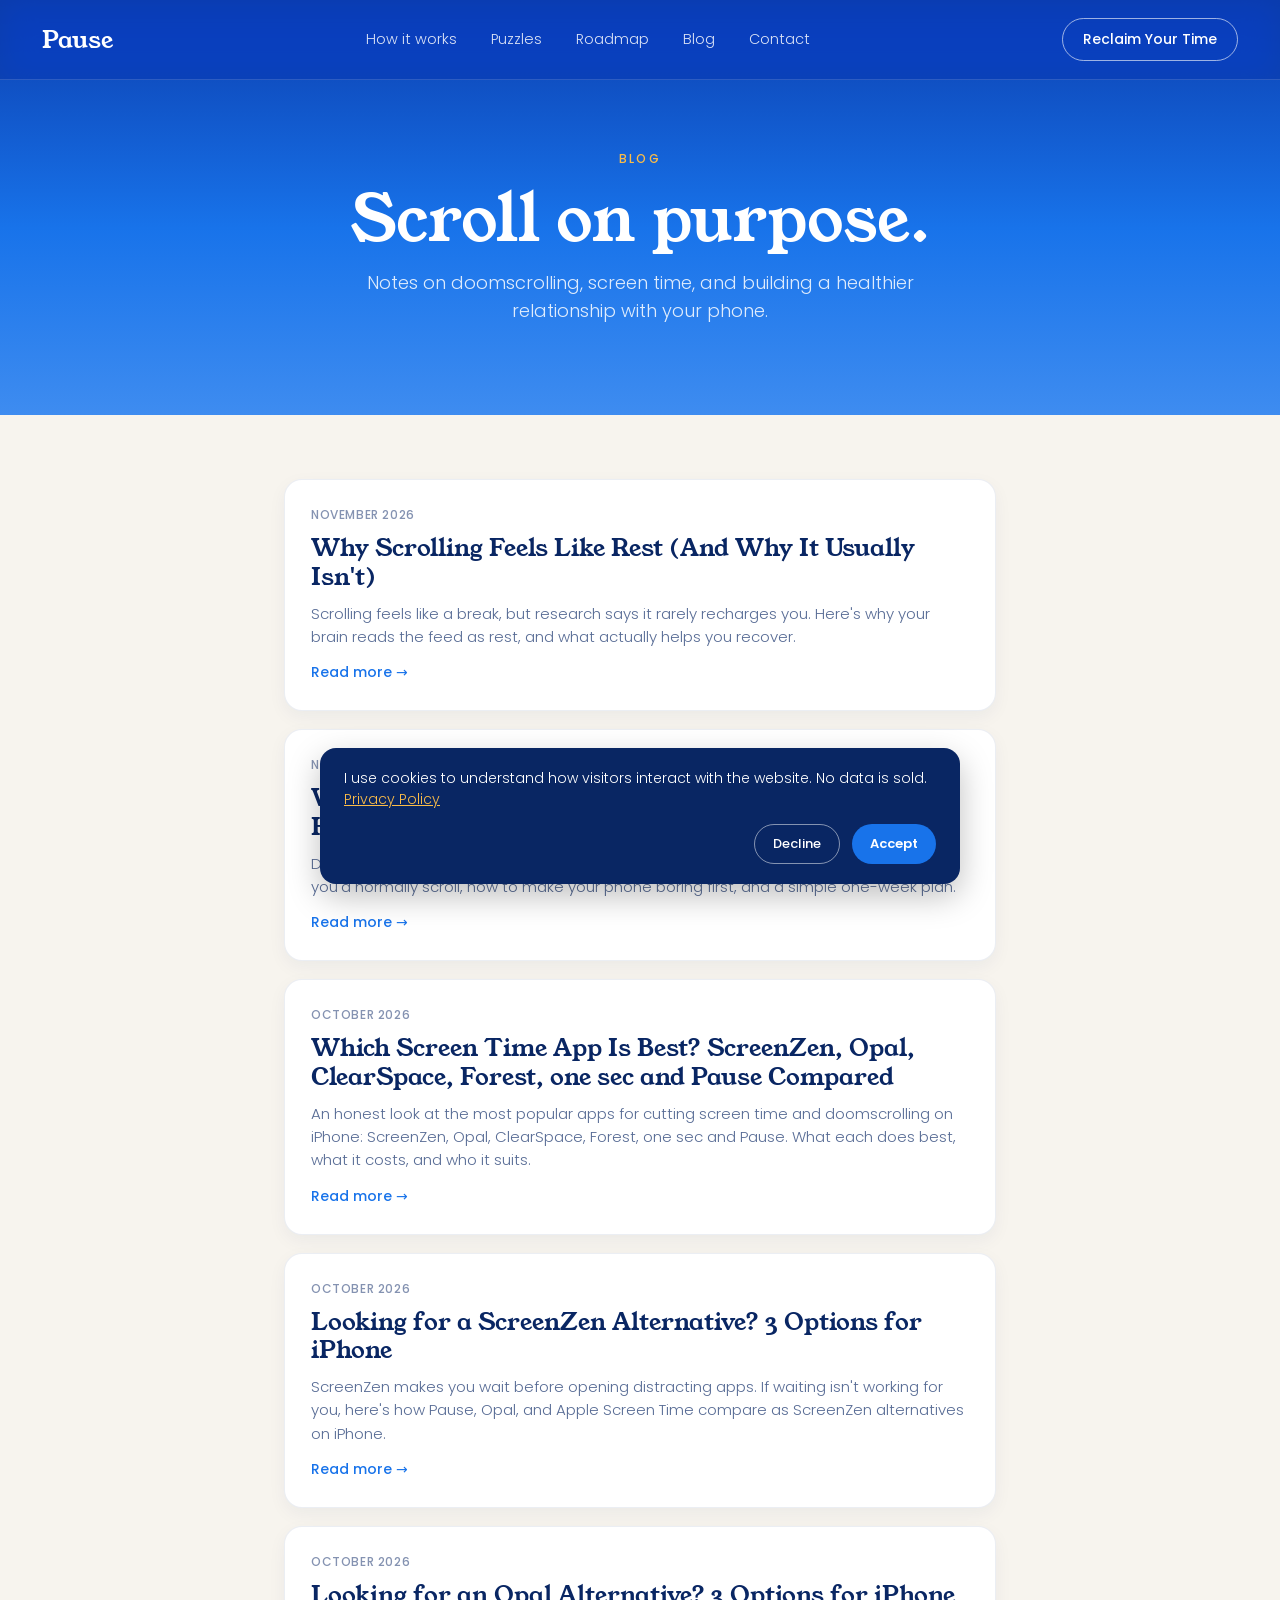
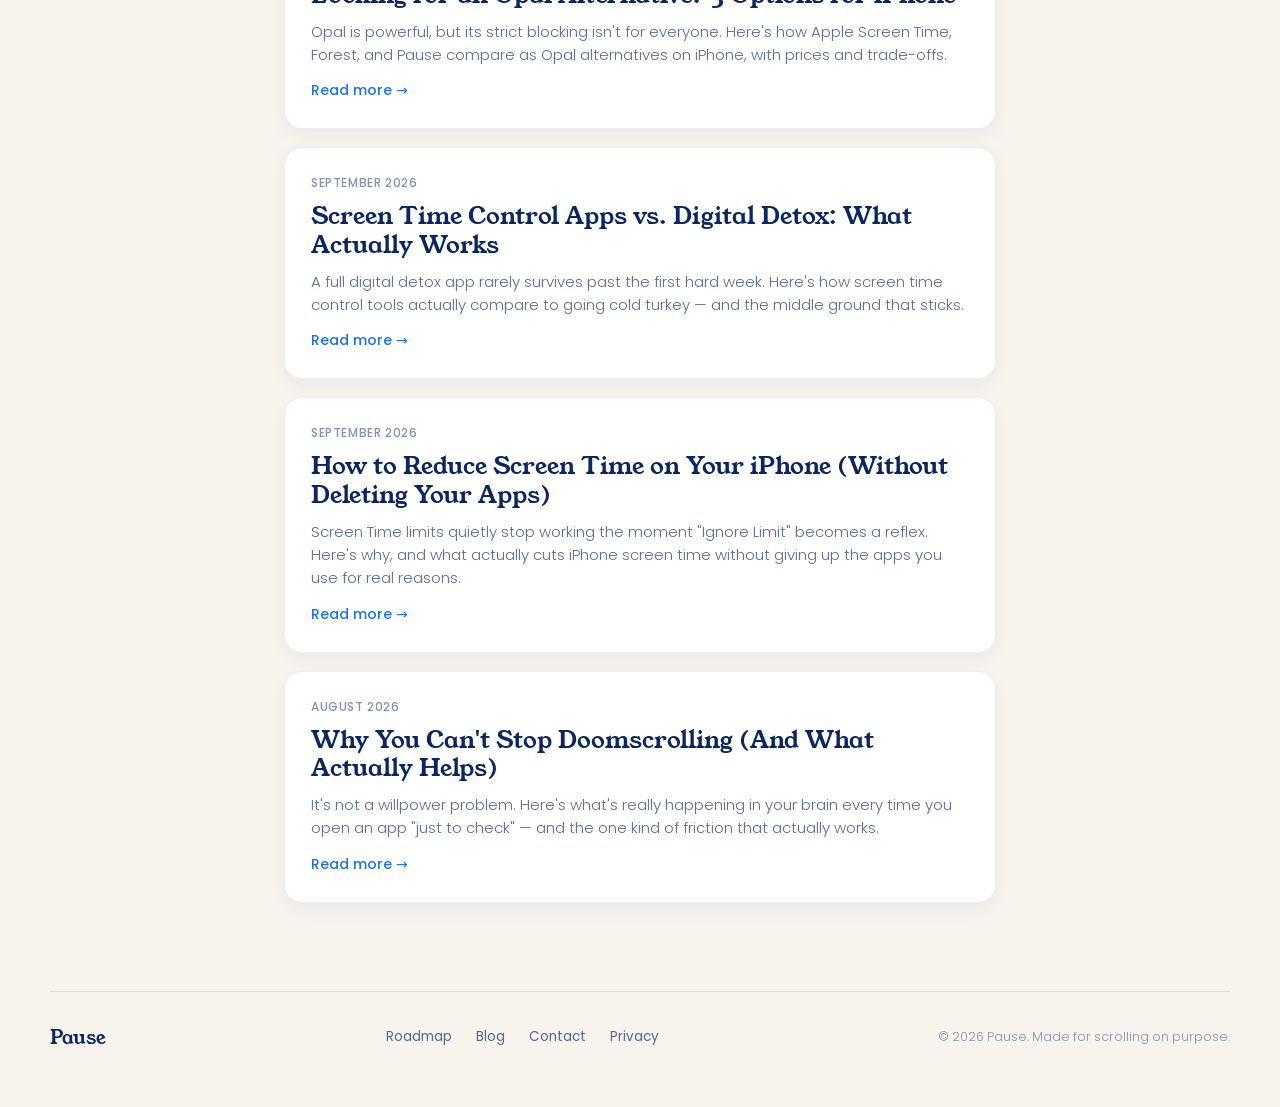
==== commit 94f7f05a: "Blog: Why Scrolling Feels Like Rest (And Why It Usually Isn't) Co-Authored-By: Claude Opus 5.5 <nore" ====
--- a/blog/index.html
+++ b/blog/index.html
@@ -105,6 +105,7 @@
 <link rel="canonical" href="https://try-pause.com/blog/">
 <link rel="stylesheet" href="/assets/seasonal.css?v=7">
 <script src="/assets/seasonal.js?v=7"></script>
+<script src="/assets/nav.js?v=1" defer></script>
 </head>
 <body>
 
@@ -128,6 +129,12 @@
 
 <main>
   <div class="post-list">
+    <a class="post-card" href="why-scrolling-feels-like-rest.html">
+      <div class="date">November 2026</div>
+      <h2>Why Scrolling Feels Like Rest (And Why It Usually Isn't)</h2>
+      <p>Scrolling feels like a break, but research says it rarely recharges you. Here's why your brain reads the feed as rest, and what actually helps you recover.</p>
+      <span class="read-more">Read more →</span>
+    </a>
     <a class="post-card" href="what-to-do-instead-of-doomscrolling.html">
       <div class="date">November 2026</div>
       <h2>What to Do Instead of Doomscrolling (When Boredom Hits)</h2>
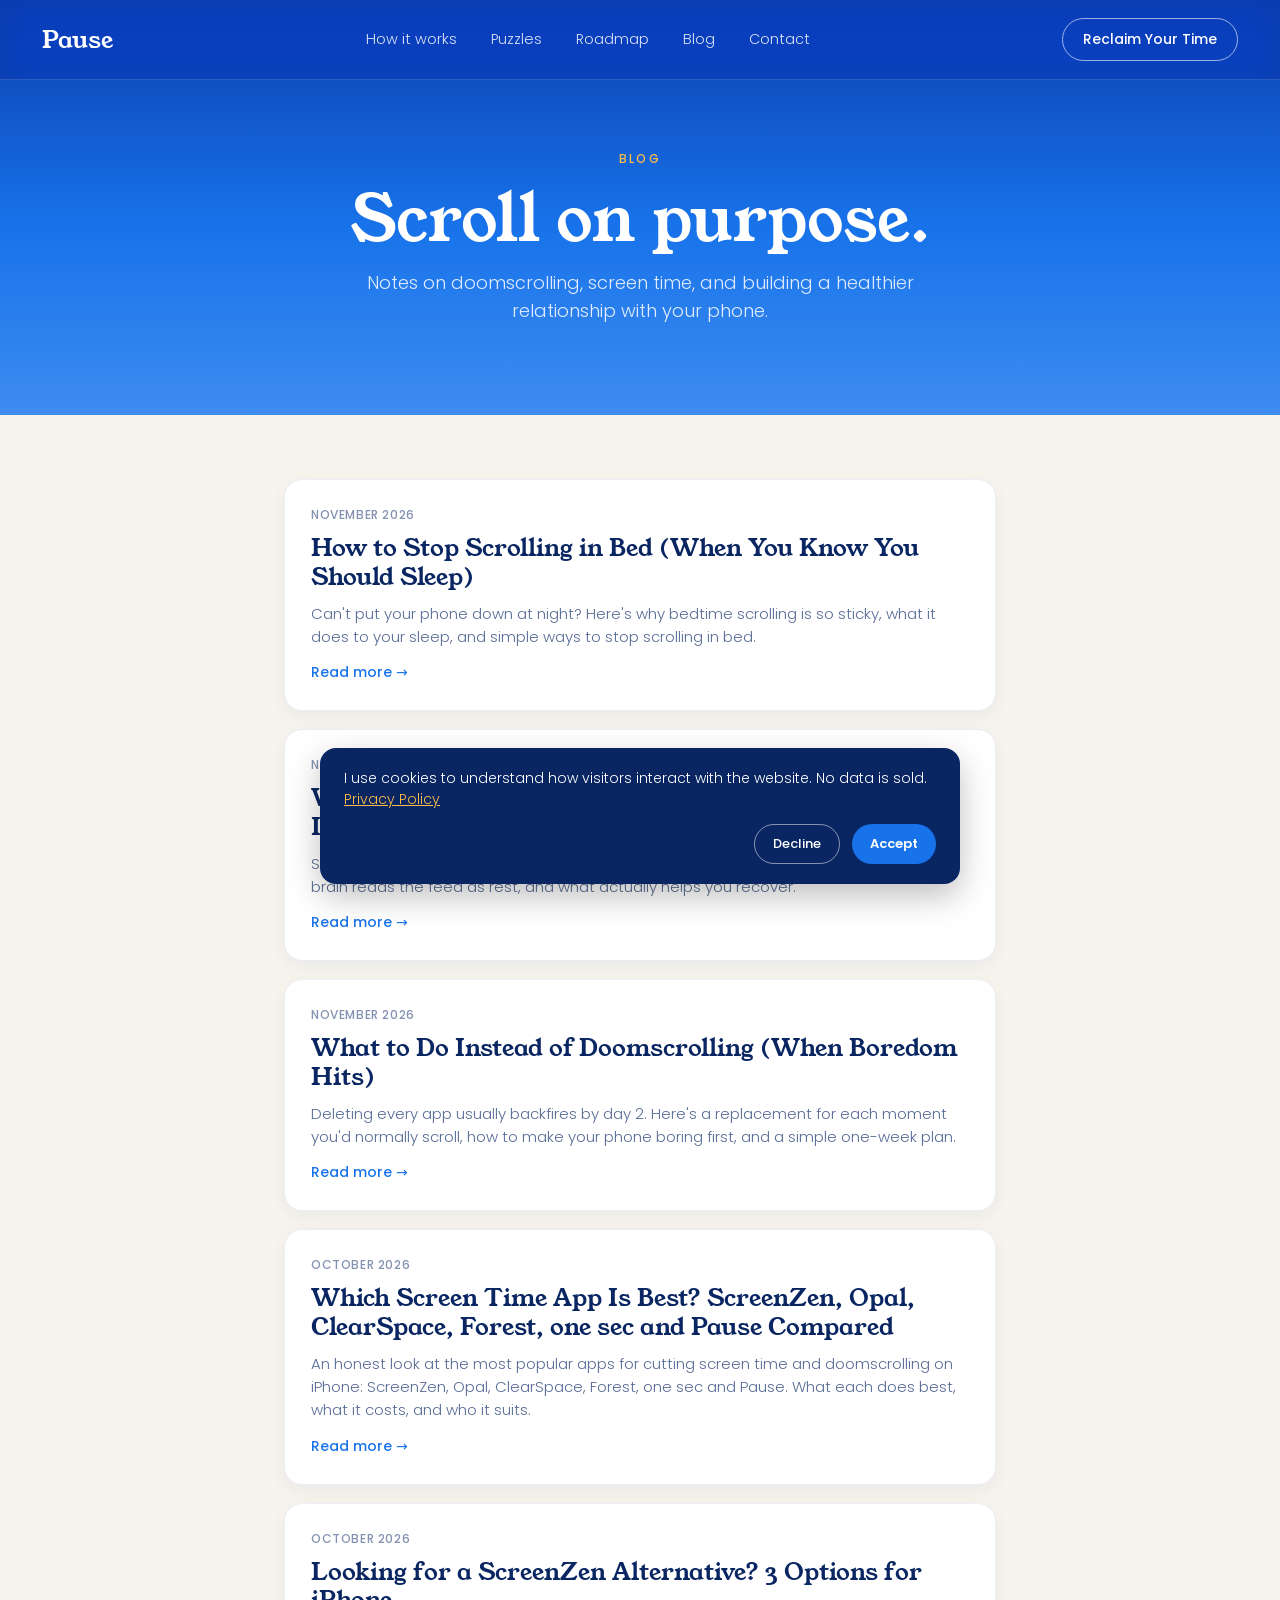
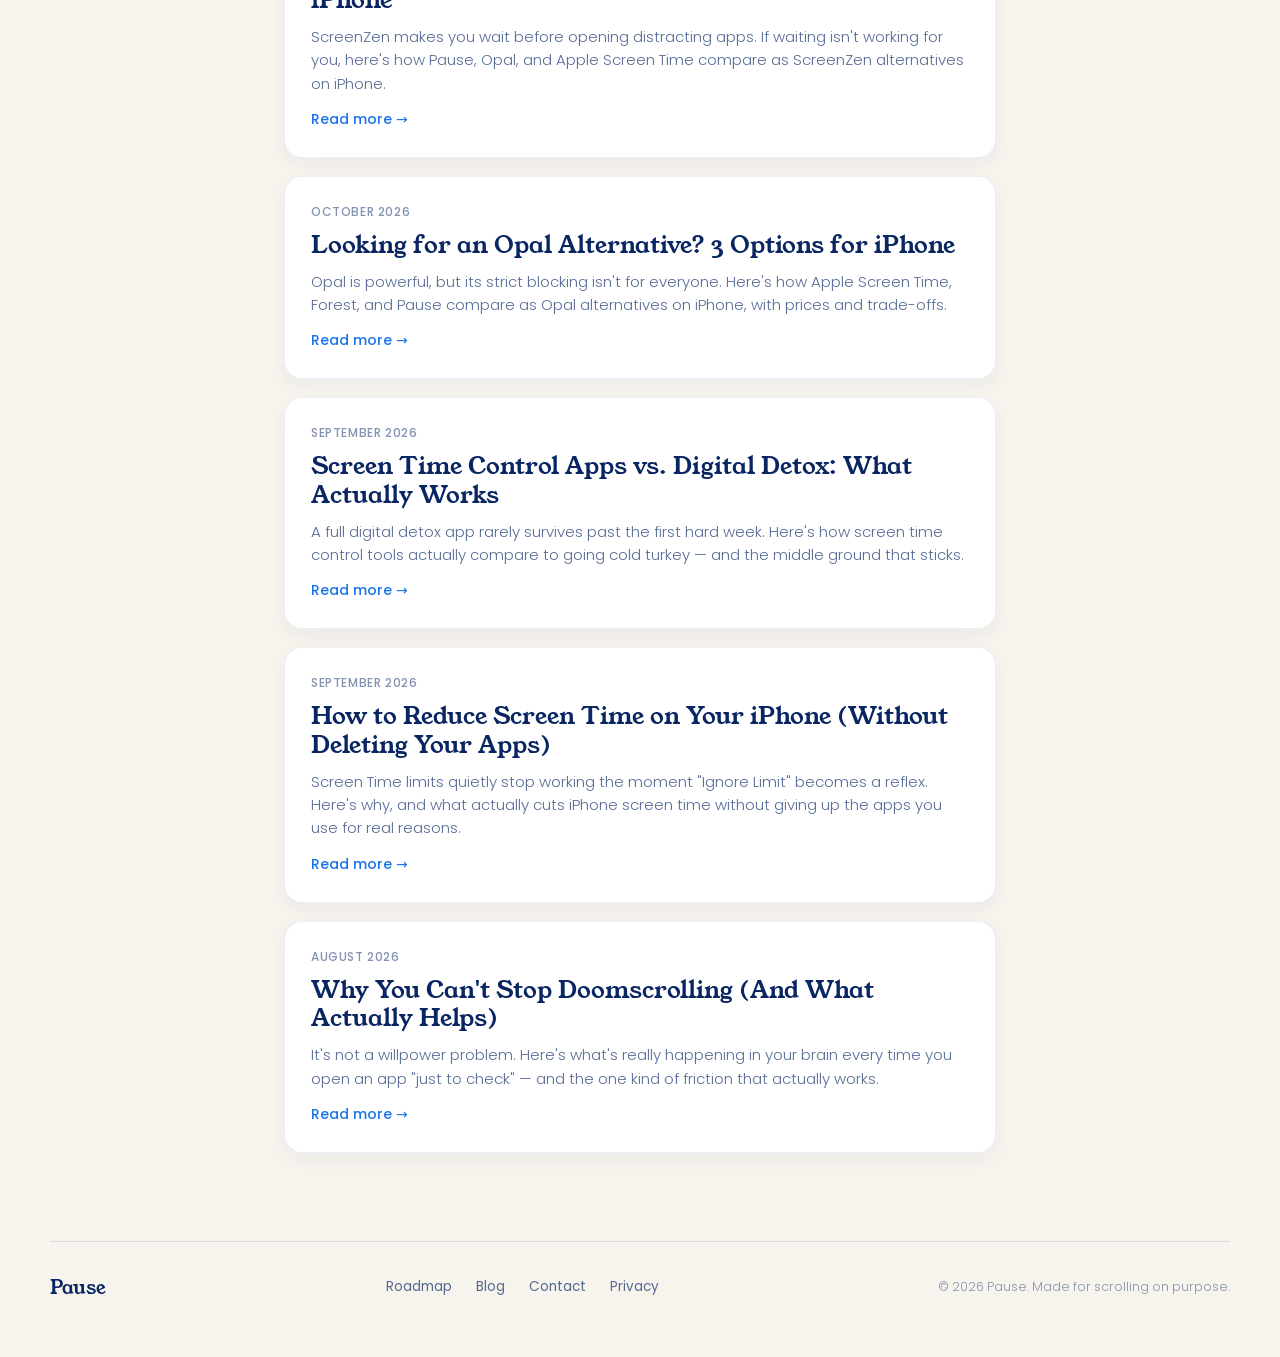
==== commit 3fa30544: "Blog: How to Stop Scrolling in Bed Co-Authored-By: Claude Sonnet 5.5 <noreply@anthropic.com>" ====
--- a/blog/index.html
+++ b/blog/index.html
@@ -129,6 +129,12 @@
 
 <main>
   <div class="post-list">
+    <a class="post-card" href="how-to-stop-scrolling-in-bed.html">
+      <div class="date">November 2026</div>
+      <h2>How to Stop Scrolling in Bed (When You Know You Should Sleep)</h2>
+      <p>Can't put your phone down at night? Here's why bedtime scrolling is so sticky, what it does to your sleep, and simple ways to stop scrolling in bed.</p>
+      <span class="read-more">Read more →</span>
+    </a>
     <a class="post-card" href="why-scrolling-feels-like-rest.html">
       <div class="date">November 2026</div>
       <h2>Why Scrolling Feels Like Rest (And Why It Usually Isn't)</h2>
